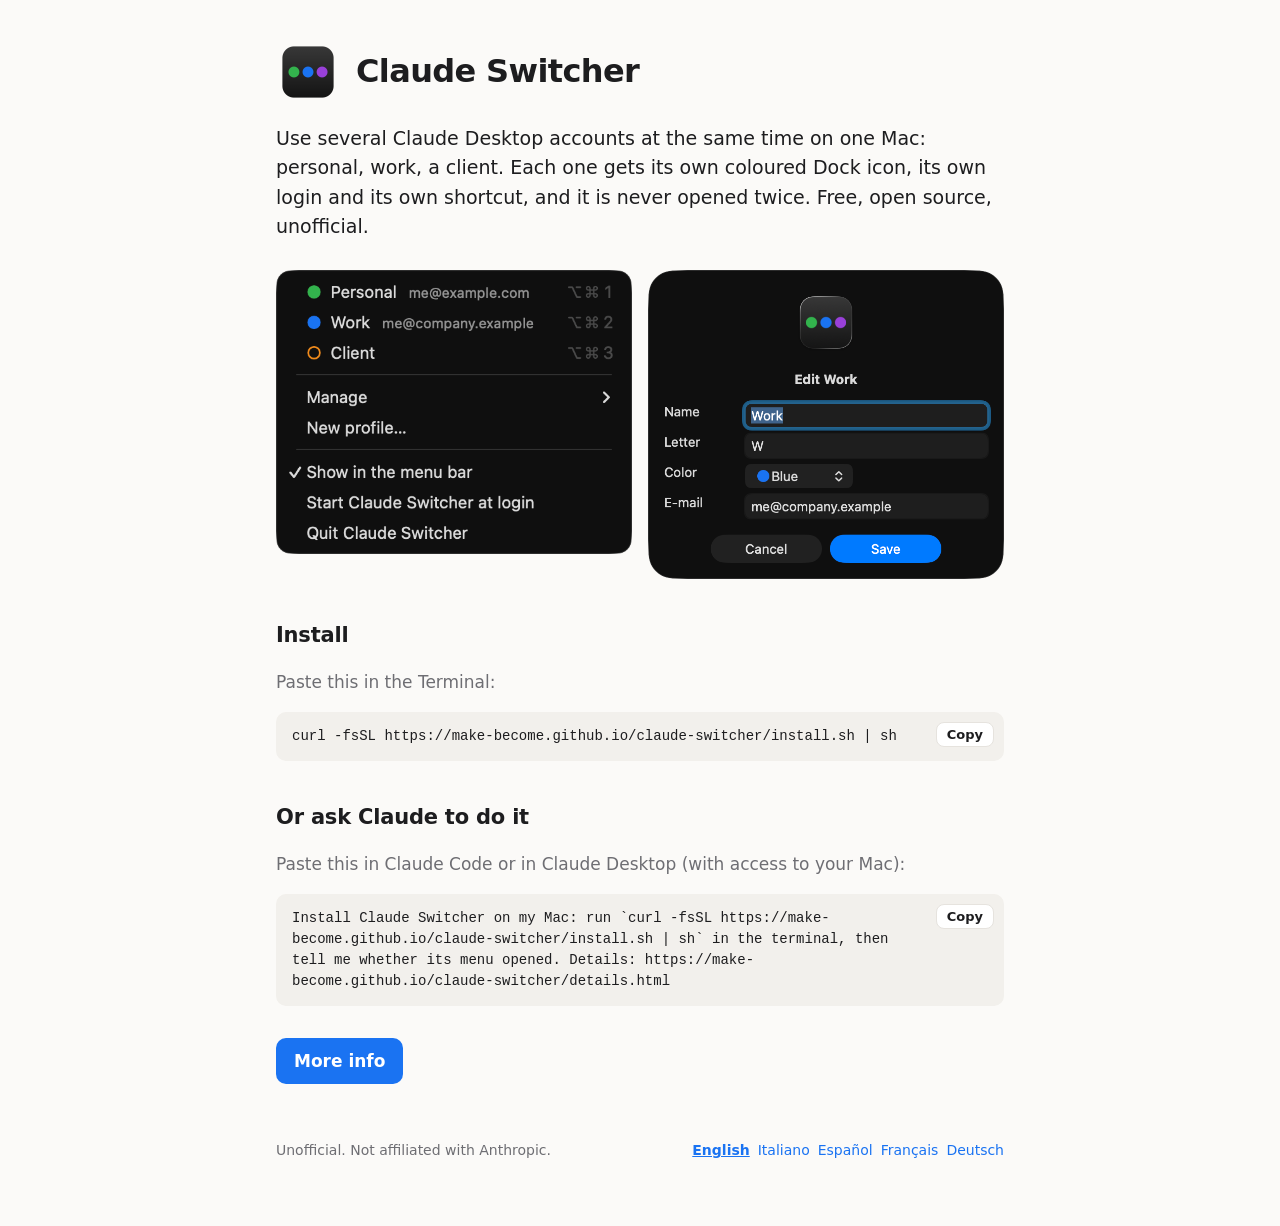
==== docs/index.html @ 6b5b70c5 "Minimal landing page with installer and Claude prompt, details page, both in 5 languages; curl | sh " ====
<!doctype html>
<html lang="en">
<head>
<meta charset="utf-8">
<meta name="viewport" content="width=device-width, initial-scale=1">
<title>Claude Switcher</title>
<meta name="description" content="Several Claude Desktop accounts at the same time on one Mac, one Dock icon each.">
<link rel="icon" href="img/app-icon.png">
<link rel="stylesheet" href="style.css">
<script src="i18n.js" defer></script>
</head>
<body>
<main>
  <header>
    <img src="img/app-icon.png" alt="">
    <h1>Claude Switcher</h1>
  </header>

  <p class="lead" data-i18n="lead">Use several Claude Desktop accounts at the same time on one Mac.</p>

  <div class="shots">
    <img data-i18n-src="img/menu-{lang}.png" src="img/menu-en.png" alt="" data-i18n-alt="altMenu">
    <img data-i18n-src="img/edit-{lang}.png" src="img/edit-en.png" alt="" data-i18n-alt="altEdit">
  </div>

  <h2 data-i18n="installH">Install</h2>
  <p class="muted" data-i18n="installP">Paste this in the Terminal:</p>
  <div class="copy"><span id="cmd">curl -fsSL https://make-become.github.io/claude-switcher/install.sh | sh</span><button data-copy="cmd" data-i18n="copy">Copy</button></div>

  <h2 data-i18n="askH">Or ask Claude to do it</h2>
  <p class="muted" data-i18n="askP">Paste this in Claude Code or Claude Desktop:</p>
  <div class="copy"><span id="prompt" data-i18n="prompt">Install Claude Switcher on my Mac.</span><button data-copy="prompt" data-i18n="copy">Copy</button></div>

  <a class="btn" href="details.html" data-keep-lang data-i18n="more">More info</a>

  <footer>
    <span data-i18n="unofficial">Unofficial. Not affiliated with Anthropic.</span>
    <span class="langs"></span>
  </footer>
</main>
</body>
</html>
---- docs/style.css ----
:root {
  --bg: #fbfaf8; --fg: #1d1d1f; --muted: #6e6e73; --card: #ffffff; --line: #e6e3de;
  --accent: #1a73f2; --code: #f2f0ec;
  --g: #33b34d; --b: #1a73f2; --o: #f28c1a;
}
@media (prefers-color-scheme: dark) {
  :root { --bg: #141414; --fg: #f2f2f2; --muted: #a1a1a6; --card: #1e1e1e; --line: #2f2f2f; --accent: #5aa0ff; --code: #242424; }
}
* { box-sizing: border-box; }
body { margin: 0; background: var(--bg); color: var(--fg);
       font: 17px/1.55 -apple-system, BlinkMacSystemFont, "Segoe UI", system-ui, sans-serif; }
main { max-width: 760px; margin: 0 auto; padding: 40px 16px 64px; }
header { display: flex; gap: 16px; align-items: center; margin-bottom: 20px; }
header img { width: 64px; height: 64px; flex: none; }
h1 { font-size: 32px; margin: 0; letter-spacing: -0.02em; }
h2 { font-size: 21px; margin: 40px 0 10px; letter-spacing: -0.01em; }
h3 { font-size: 17px; margin: 24px 0 6px; }
.lead { font-size: 19px; margin: 0 0 8px; }
.muted { color: var(--muted); }
a { color: var(--accent); }
code { background: var(--code); padding: 2px 6px; border-radius: 6px; font-size: 0.88em; overflow-wrap: anywhere; }
.shots { display: grid; grid-template-columns: 1fr 1fr; gap: 16px; margin: 28px 0; align-items: start; }
.shots img { width: 100%; height: auto; border-radius: 12px; display: block; }
.copy { position: relative; background: var(--code); border-radius: 10px; padding: 14px 92px 14px 16px; margin: 8px 0 4px;
        font: 14px/1.5 ui-monospace, SFMono-Regular, Menlo, monospace; white-space: pre-wrap; overflow-wrap: anywhere; }
.copy button { position: absolute; top: 10px; right: 10px; border: 1px solid var(--line); background: var(--card); color: var(--fg);
               border-radius: 8px; padding: 4px 10px; font: 600 13px -apple-system, system-ui, sans-serif; cursor: pointer; }
.btn { display: inline-block; background: var(--accent); color: #fff; text-decoration: none; padding: 10px 18px;
       border-radius: 10px; font-weight: 600; margin: 28px 0 0; }
.btn.alt { background: transparent; color: var(--accent); border: 1px solid var(--accent); }
.dots { font-size: 18px; letter-spacing: 2px; }
.dots .g { color: var(--g); } .dots .b { color: var(--b); } .dots .o { color: var(--o); }
table { width: 100%; border-collapse: collapse; font-size: 15px; }
td, th { text-align: left; vertical-align: top; padding: 10px 8px; border-bottom: 1px solid var(--line); }
th { color: var(--muted); font-weight: 600; }
td:first-child { width: 46%; }
footer { margin-top: 56px; color: var(--muted); font-size: 14px; display: flex; flex-wrap: wrap; gap: 8px 16px; justify-content: space-between; }
.langs a { margin-left: 8px; text-decoration: none; }
.langs a[aria-current] { font-weight: 700; text-decoration: underline; }
@media (max-width: 600px) {
  .shots { grid-template-columns: 1fr; }
  h1 { font-size: 28px; }
  table, tbody, tr, td { display: block; } tr { border-bottom: 1px solid var(--line); padding: 6px 0; }
  td { border: 0; padding: 4px 0; } td:first-child { width: auto; } thead { display: none; }
  .langs a { margin: 0 8px 0 0; }
}
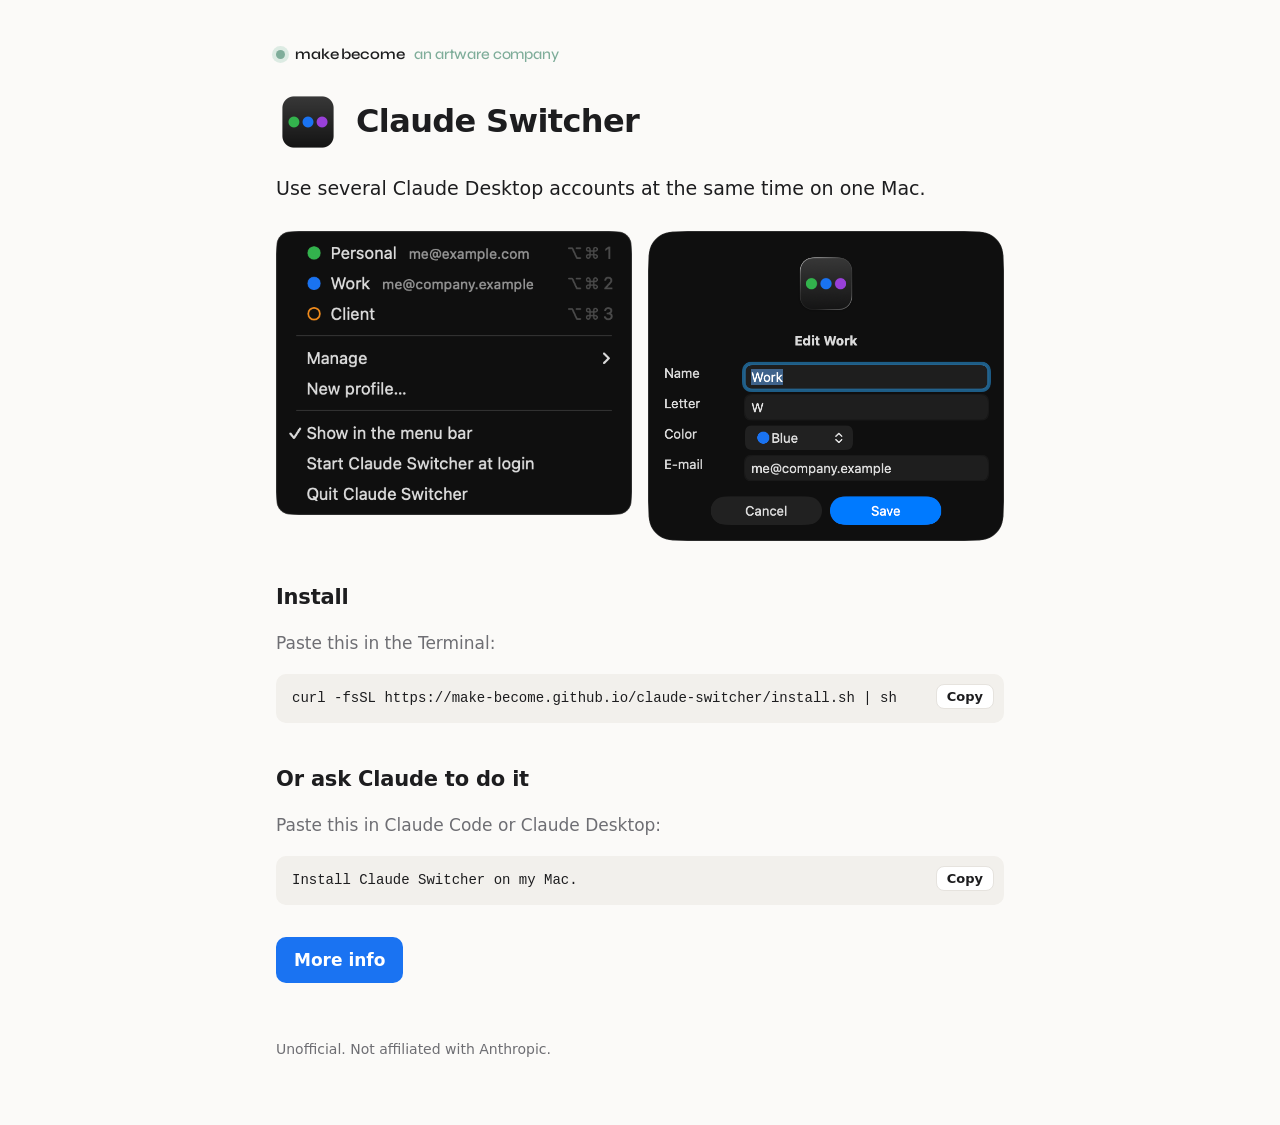
==== commit ea93bcc6: "Page and README carry the make become brand and link to make-become.github.io The studio's dot and w" ====
--- a/docs/index.html
+++ b/docs/index.html
@@ -6,11 +6,15 @@
 <title>Claude Switcher</title>
 <meta name="description" content="Several Claude Desktop accounts at the same time on one Mac, one Dock icon each.">
 <link rel="icon" href="img/app-icon.png">
+<link rel="preconnect" href="https://fonts.googleapis.com">
+<link rel="preconnect" href="https://fonts.gstatic.com" crossorigin>
+<link href="https://fonts.googleapis.com/css2?family=Syne:wght@500;600&display=swap" rel="stylesheet">
 <link rel="stylesheet" href="style.css">
 <script src="i18n.js" defer></script>
 </head>
 <body>
 <main>
+  <a class="mb" href="https://make-become.github.io/"><span class="mb-dot" aria-hidden="true"></span><span class="mb-name">make become</span><span class="mb-role">an artware company</span></a>
   <header>
     <img src="img/app-icon.png" alt="">
     <h1>Claude Switcher</h1>
--- a/docs/style.css
+++ b/docs/style.css
@@ -44,3 +44,11 @@
   td { border: 0; padding: 4px 0; } td:first-child { width: auto; } thead { display: none; }
   .langs a { margin: 0 8px 0 0; }
 }
+
+/* make become brand: the studio's dot and wordmark, as on make-become.github.io */
+.mb { display: inline-flex; align-items: center; gap: 10px; margin-bottom: 28px; color: var(--muted); text-decoration: none;
+      font: 500 15px/1 Syne, "Avenir Next", -apple-system, system-ui, sans-serif; letter-spacing: -0.01em; }
+.mb:hover { color: var(--fg); }
+.mb-dot { width: 9px; height: 9px; border-radius: 999px; background: #7fad9a; box-shadow: 0 0 0 4px rgba(183, 216, 200, 0.45); }
+.mb-name { color: var(--fg); font-weight: 600; }
+.mb-role { color: #7fad9a; }
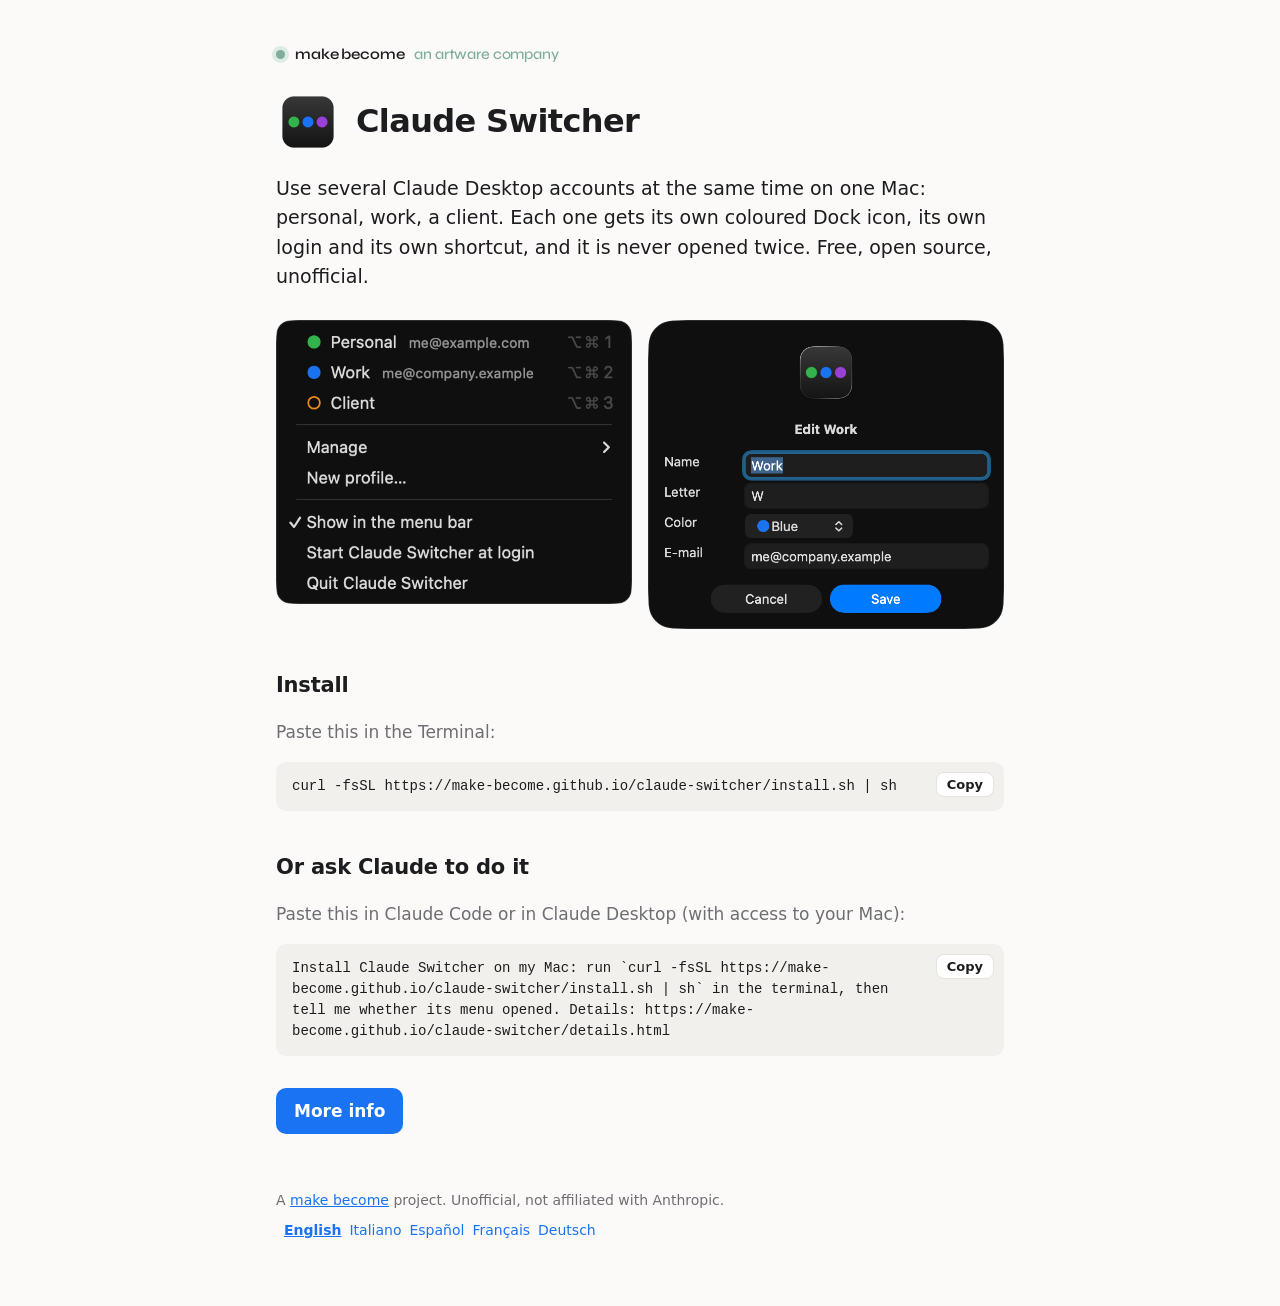
==== commit 52ecafd0: "Fix the translations script: the make become link's quotes ended its strings The page fell back to E" ====
--- a/docs/index.html
+++ b/docs/index.html
@@ -9,8 +9,8 @@
 <link rel="preconnect" href="https://fonts.googleapis.com">
 <link rel="preconnect" href="https://fonts.gstatic.com" crossorigin>
 <link href="https://fonts.googleapis.com/css2?family=Syne:wght@500;600&display=swap" rel="stylesheet">
-<link rel="stylesheet" href="style.css">
-<script src="i18n.js" defer></script>
+<link rel="stylesheet" href="style.css?v=011273">
+<script src="i18n.js?v=011273" defer></script>
 </head>
 <body>
 <main>
--- a/docs/style.css
+++ b/docs/style.css
@@ -49,6 +49,6 @@
 .mb { display: inline-flex; align-items: center; gap: 10px; margin-bottom: 28px; color: var(--muted); text-decoration: none;
       font: 500 15px/1 Syne, "Avenir Next", -apple-system, system-ui, sans-serif; letter-spacing: -0.01em; }
 .mb:hover { color: var(--fg); }
-.mb-dot { width: 9px; height: 9px; border-radius: 999px; background: #7fad9a; box-shadow: 0 0 0 4px rgba(183, 216, 200, 0.45); }
+.mb-dot { flex: none; width: 9px; height: 9px; border-radius: 999px; background: #7fad9a; box-shadow: 0 0 0 4px rgba(183, 216, 200, 0.45); }
 .mb-name { color: var(--fg); font-weight: 600; }
 .mb-role { color: #7fad9a; }
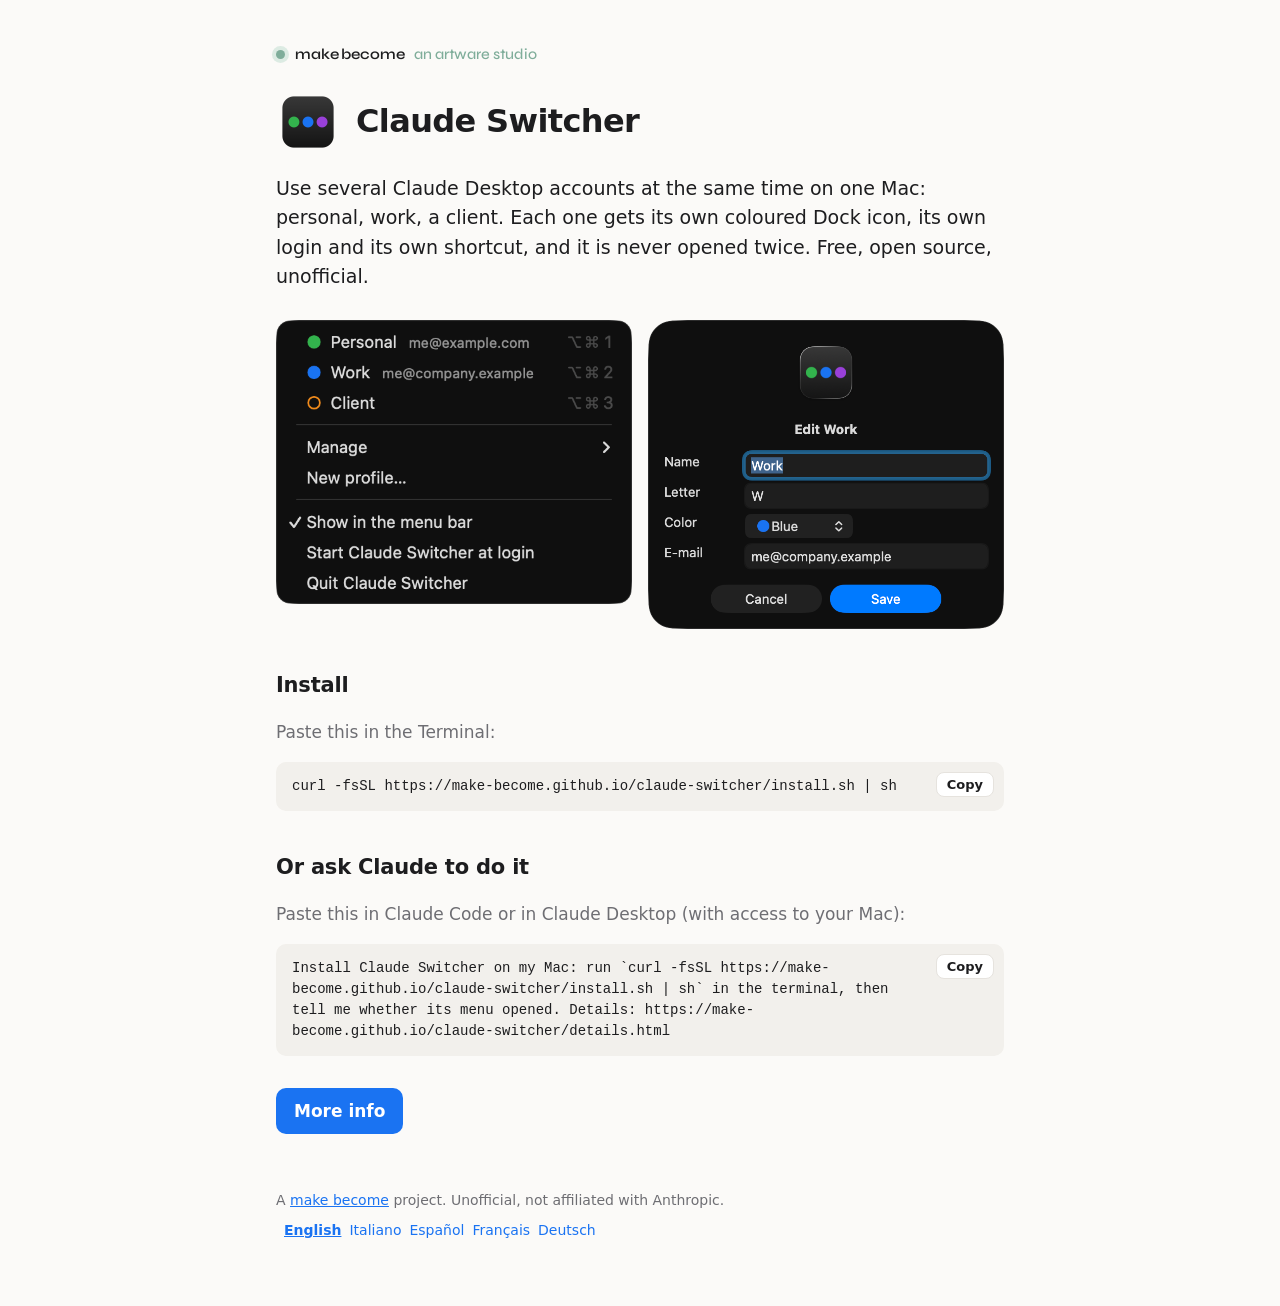
==== commit 570bf963: "make become is "an artware studio" Co-Authored-By: Claude Opus 5.5 <noreply@anthropic.com>" ====
--- a/docs/index.html
+++ b/docs/index.html
@@ -9,12 +9,12 @@
 <link rel="preconnect" href="https://fonts.googleapis.com">
 <link rel="preconnect" href="https://fonts.gstatic.com" crossorigin>
 <link href="https://fonts.googleapis.com/css2?family=Syne:wght@500;600&display=swap" rel="stylesheet">
-<link rel="stylesheet" href="style.css?v=011273">
-<script src="i18n.js?v=011273" defer></script>
+<link rel="stylesheet" href="style.css?v=011642">
+<script src="i18n.js?v=011642" defer></script>
 </head>
 <body>
 <main>
-  <a class="mb" href="https://make-become.github.io/"><span class="mb-dot" aria-hidden="true"></span><span class="mb-name">make become</span><span class="mb-role">an artware company</span></a>
+  <a class="mb" href="https://make-become.github.io/"><span class="mb-dot" aria-hidden="true"></span><span class="mb-name">make become</span><span class="mb-role">an artware studio</span></a>
   <header>
     <img src="img/app-icon.png" alt="">
     <h1>Claude Switcher</h1>
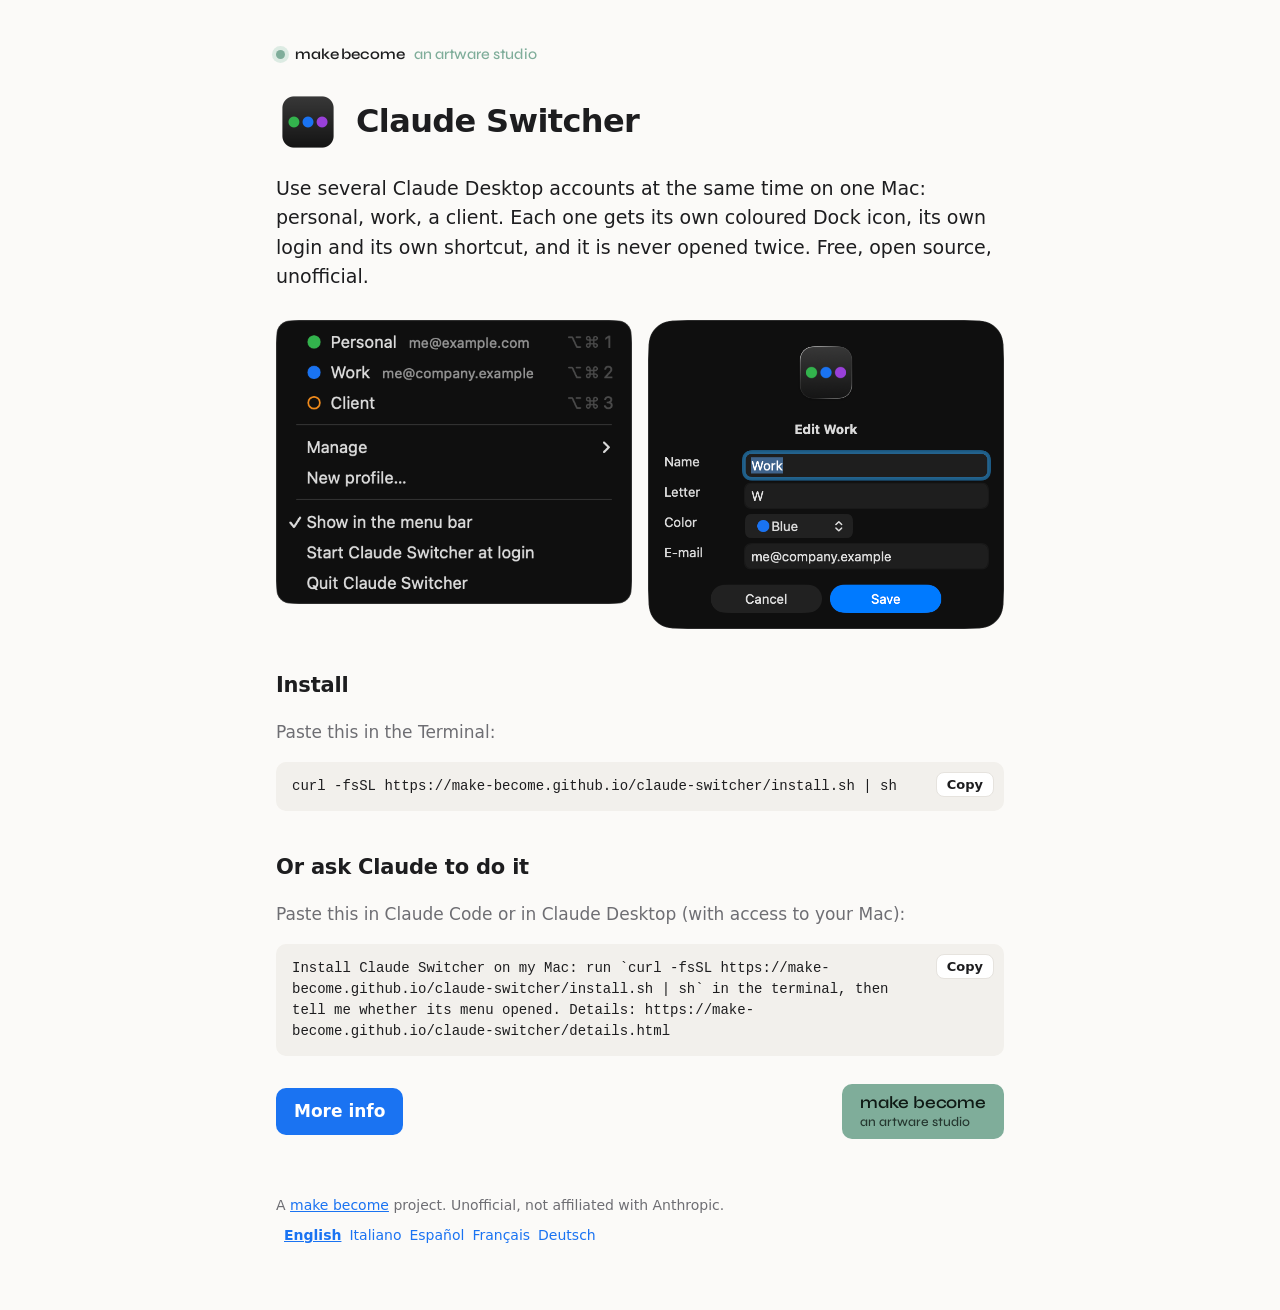
==== commit bfd3769a: "Landing page: green make become button on the right, More info on the left Co-Authored-By: Claude Op" ====
--- a/docs/index.html
+++ b/docs/index.html
@@ -9,8 +9,8 @@
 <link rel="preconnect" href="https://fonts.googleapis.com">
 <link rel="preconnect" href="https://fonts.gstatic.com" crossorigin>
 <link href="https://fonts.googleapis.com/css2?family=Syne:wght@500;600&display=swap" rel="stylesheet">
-<link rel="stylesheet" href="style.css?v=011642">
-<script src="i18n.js?v=011642" defer></script>
+<link rel="stylesheet" href="style.css?v=051324">
+<script src="i18n.js?v=051324" defer></script>
 </head>
 <body>
 <main>
@@ -35,7 +35,10 @@
   <p class="muted" data-i18n="askP">Paste this in Claude Code or Claude Desktop:</p>
   <div class="copy"><span id="prompt" data-i18n="prompt">Install Claude Switcher on my Mac.</span><button data-copy="prompt" data-i18n="copy">Copy</button></div>
 
-  <a class="btn" href="details.html" data-keep-lang data-i18n="more">More info</a>
+  <div class="actions">
+    <a class="btn" href="details.html" data-keep-lang data-i18n="more">More info</a>
+    <a class="mb-btn" href="https://make-become.github.io/"><span class="mb-btn-name">make become</span><span class="mb-btn-role">an artware studio</span></a>
+  </div>
 
   <footer>
     <span data-i18n="unofficial">Unofficial. Not affiliated with Anthropic.</span>
--- a/docs/style.css
+++ b/docs/style.css
@@ -52,3 +52,12 @@
 .mb-dot { flex: none; width: 9px; height: 9px; border-radius: 999px; background: #7fad9a; box-shadow: 0 0 0 4px rgba(183, 216, 200, 0.45); }
 .mb-name { color: var(--fg); font-weight: 600; }
 .mb-role { color: #7fad9a; }
+
+/* Bottom row of the landing page: "More info" on the left, the studio's green button on the right. */
+.actions { display: flex; flex-wrap: wrap; gap: 12px; align-items: center; justify-content: space-between; margin-top: 28px; }
+.actions .btn { margin: 0; }
+.mb-btn { display: inline-grid; gap: 2px; padding: 10px 18px; border-radius: 10px; text-decoration: none; text-align: left;
+          background: #7fad9a; color: #0f1a15; font-family: Syne, "Avenir Next", -apple-system, system-ui, sans-serif; }
+.mb-btn:hover { background: #8fbda9; }
+.mb-btn-name { font-weight: 600; font-size: 17px; line-height: 1.1; letter-spacing: -0.01em; }
+.mb-btn-role { font-weight: 500; font-size: 13px; line-height: 1.1; opacity: 0.8; }
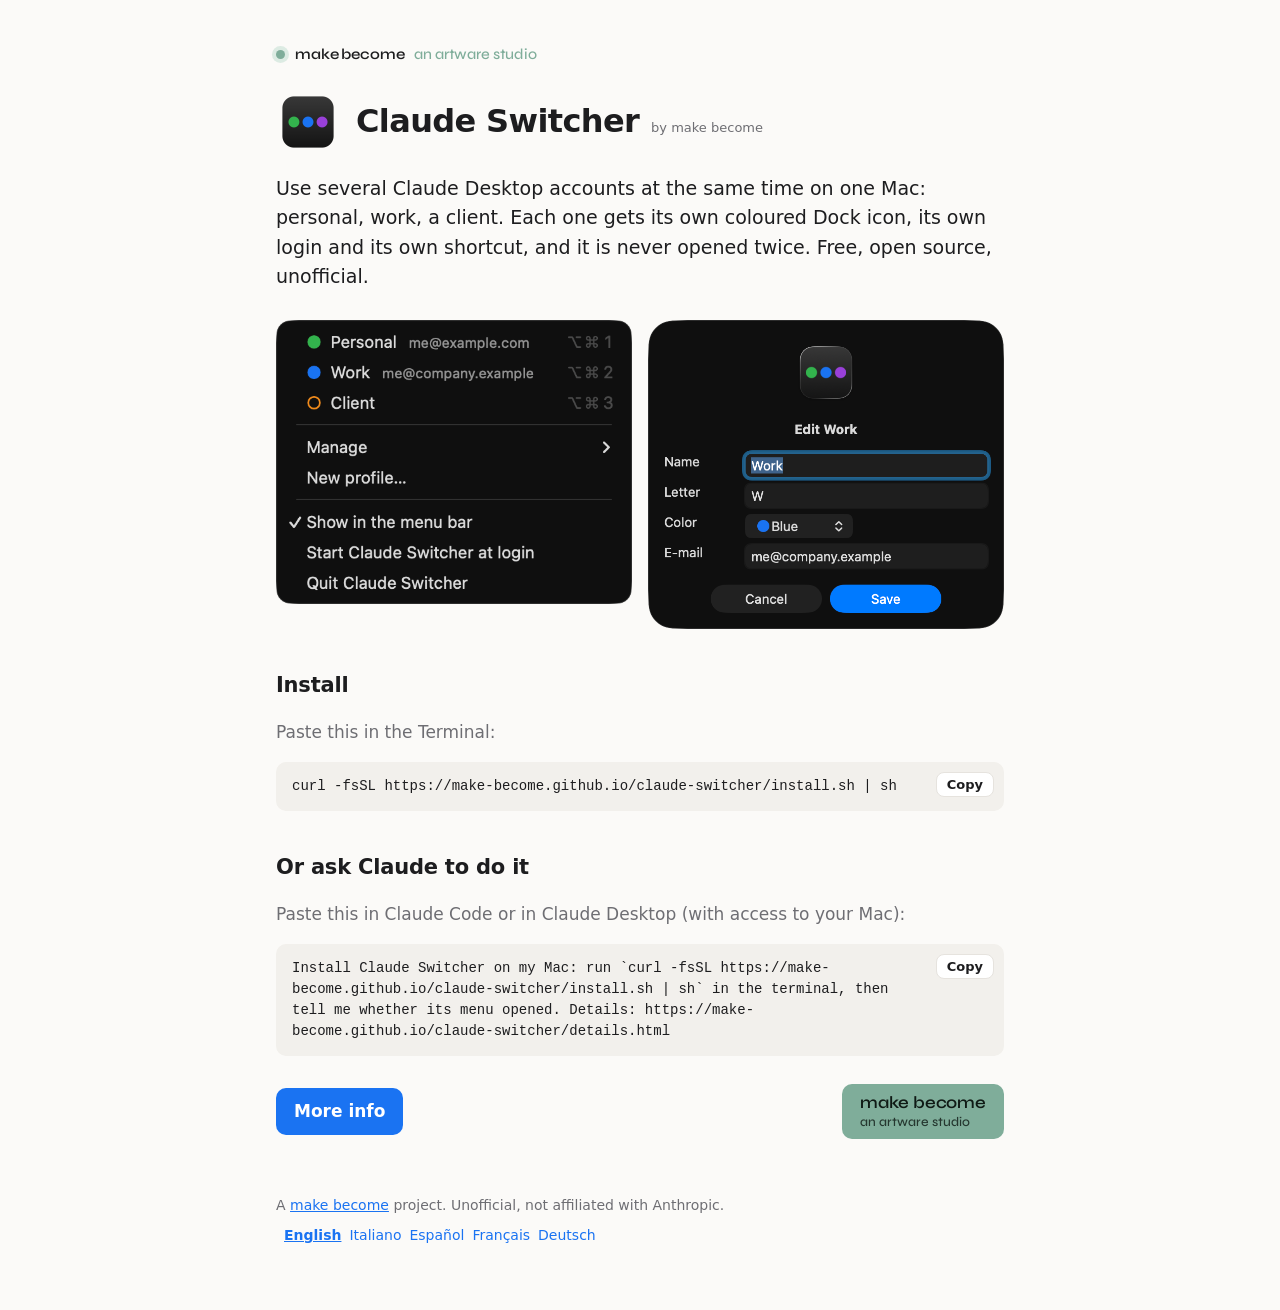
==== commit 99eaa7ca: "Page: 'by make become' beside the name, dropping under it on a narrow phone Co-Authored-By: Claude O" ====
--- a/docs/index.html
+++ b/docs/index.html
@@ -17,7 +17,7 @@
   <a class="mb" href="https://make-become.github.io/"><span class="mb-dot" aria-hidden="true"></span><span class="mb-name">make become</span><span class="mb-role">an artware studio</span></a>
   <header>
     <img src="img/app-icon.png" alt="">
-    <h1>Claude Switcher</h1>
+    <div class="title"><h1>Claude Switcher</h1><a class="by" href="https://make-become.github.io/" data-i18n="by">by make become</a></div>
   </header>
 
   <p class="lead" data-i18n="lead">Use several Claude Desktop accounts at the same time on one Mac.</p>
--- a/docs/style.css
+++ b/docs/style.css
@@ -12,6 +12,11 @@
 main { max-width: 760px; margin: 0 auto; padding: 40px 16px 64px; }
 header { display: flex; gap: 16px; align-items: center; margin-bottom: 20px; }
 header img { width: 64px; height: 64px; flex: none; }
+/* "by make become" credit next to the product name; on a narrow phone it drops under the name */
+header .title { display: flex; flex-wrap: wrap; align-items: baseline; column-gap: 12px; row-gap: 2px; }
+header .title h1 { white-space: nowrap; }
+header .by { font-size: 13px; color: var(--muted); text-decoration: none; white-space: nowrap; }
+header .by:hover { color: var(--fg); }
 h1 { font-size: 32px; margin: 0; letter-spacing: -0.02em; }
 h2 { font-size: 21px; margin: 40px 0 10px; letter-spacing: -0.01em; }
 h3 { font-size: 17px; margin: 24px 0 6px; }
